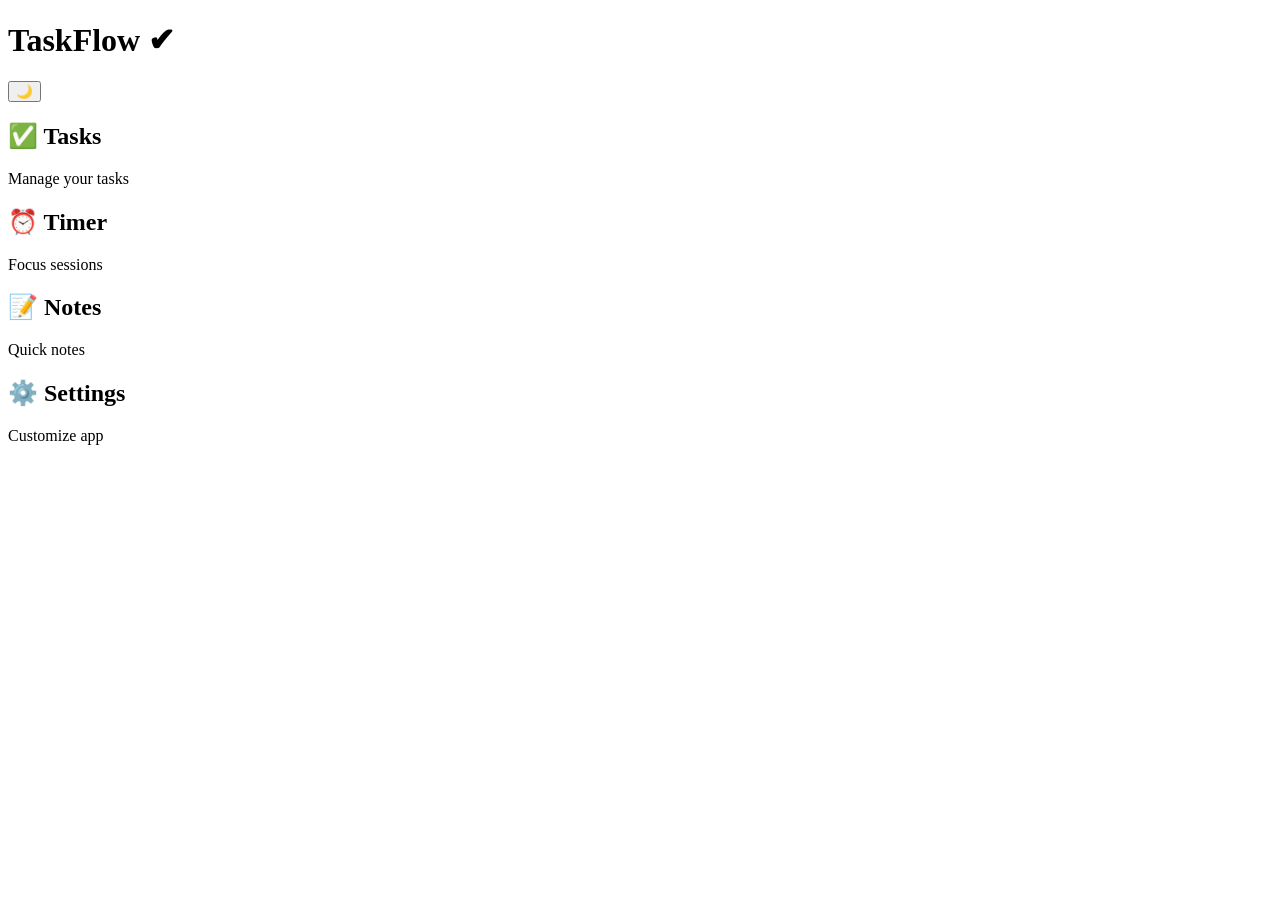
==== dashboard.html @ 123e2319 "added more files" ====
<!DOCTYPE html>
<html lang="en">
<head>
    <meta charset="UTF-8">
    <meta name="viewport" content="width=device-width, initial-scale=1.0">
    <title>DashBoard</title>
    <link rel="stylesheet" href="dashboard.css">
    <script src="dashboard.js"></script>
</head>
<body>

<header class="header"> 
    <h1 class="logo">TaskFlow ✔</h1> 
    <button id="theme">🌙</button>
</header> 

<!--Cards here goes-->
<main class="dashboard">

    <div class="card" id="tasks">
        <h2>✅ Tasks</h2>
        <p>Manage your tasks</p>
    </div>

    <div class="card" id="timer">
        <h2>⏰ Timer</h2>
        <p>Focus sessions</p>
    </div>

    <div class="card" id="notes">
        <h2>📝 Notes</h2>
        <p>Quick notes</p>
    </div>

    <div class="card" id="settings">
        <h2>⚙️ Settings</h2>
        <p>Customize app</p>
    </div>

</main>
</body>
</html>
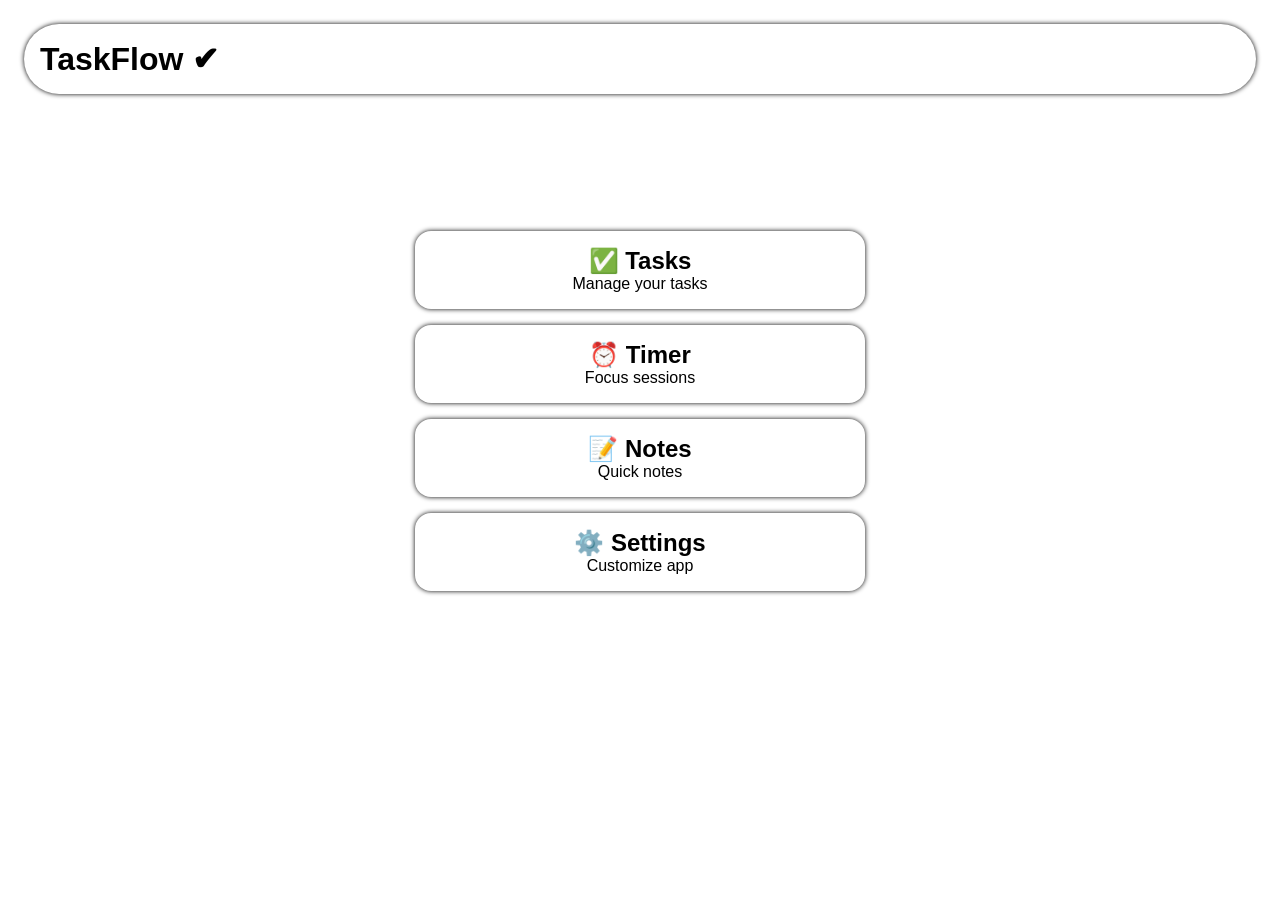
==== commit 6bc2ccd4: "adding features" ====
--- a/dashboard.html
+++ b/dashboard.html
@@ -4,20 +4,19 @@
     <meta charset="UTF-8">
     <meta name="viewport" content="width=device-width, initial-scale=1.0">
     <title>DashBoard</title>
-    <link rel="stylesheet" href="dashboard.css">
-    <script src="dashboard.js"></script>
+   <link rel="stylesheet" href="./pages/CSS/dashboard.css">
+   <script src="./pages/CSS/JAVASCRIPT/dashboard.js" defer></script>
 </head>
 <body>
 
 <header class="header"> 
     <h1 class="logo">TaskFlow ✔</h1> 
-    <button id="theme">🌙</button>
 </header> 
 
 <!--Cards here goes-->
 <main class="dashboard">
 
-    <div class="card" id="tasks">
+    <div class="card" id="taskflow">
         <h2>✅ Tasks</h2>
         <p>Manage your tasks</p>
     </div>
--- a/pages/CSS/dashboard.css
+++ b/pages/CSS/dashboard.css
@@ -0,0 +1,54 @@
+* {
+    margin: 0;
+    padding: 0;
+    box-sizing:border-box;
+}
+
+body {
+    font-family:'Segoe UI', Tahoma, Geneva, Verdana, sans-serif;
+}
+
+.header {
+    display: flex;
+    justify-content: space-between;
+    align-items: center;
+    margin: 1.5em;
+    padding: 1em;
+
+    background-color: transparent;
+    border-radius: 3em;
+    box-shadow: 0 0 5px black;
+}
+
+.dashboard {
+   min-height: 65vh;
+   display: grid;
+   grid-template-columns: repeat(1, 450px);
+   gap: 1em;
+
+
+   justify-content: center;
+   align-content: center;
+   
+}
+
+.card {
+    display: flex;
+    justify-content: center;
+    flex-direction: column;
+    align-items: center;
+
+    background-color: transparent;
+    box-shadow: 0 0 5px;
+    padding: 1em;
+    border-radius: 1em;
+
+    transition: 0.3s;
+    cursor: pointer;
+}
+
+.card:hover {
+    transform: translateY(-5px);
+    background-color: cadetblue;
+    color: white;
+}
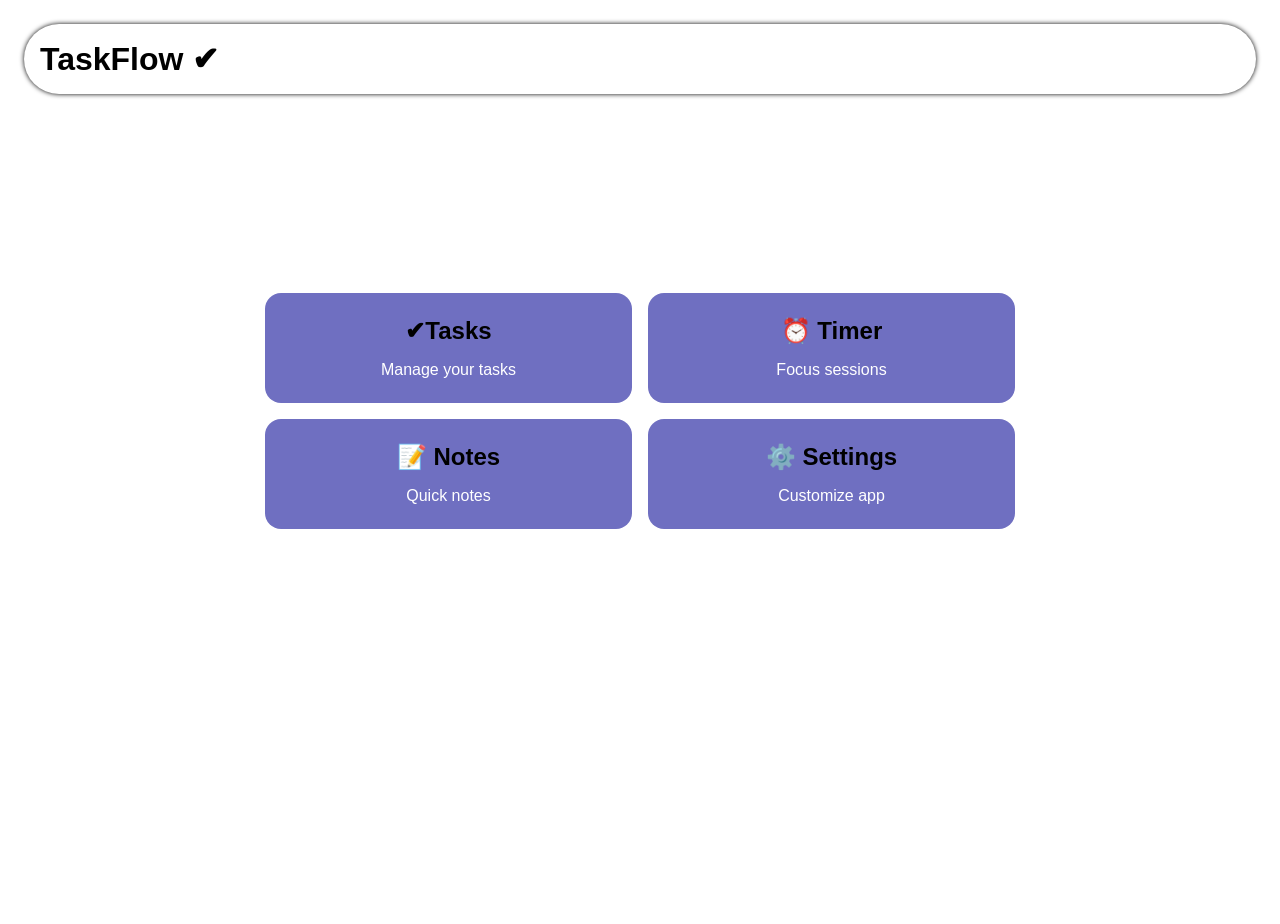
==== commit 5c8bc6fc: "added features" ====
--- a/dashboard.html
+++ b/dashboard.html
@@ -17,7 +17,7 @@
 <main class="dashboard">
 
     <div class="card" id="taskflow">
-        <h2>✅ Tasks</h2>
+        <h2>✔Tasks</h2>
         <p>Manage your tasks</p>
     </div>
 
--- a/pages/CSS/dashboard.css
+++ b/pages/CSS/dashboard.css
@@ -1,54 +1,96 @@
 * {
     margin: 0;
     padding: 0;
-    box-sizing:border-box;
+    box-sizing: border-box;
 }
 
 body {
-    font-family:'Segoe UI', Tahoma, Geneva, Verdana, sans-serif;
+    font-family: 'Segoe UI', Tahoma, Geneva, Verdana, sans-serif;
+    min-height: 100vh;
 }
+
+/* Header */
 
 .header {
     display: flex;
     justify-content: space-between;
     align-items: center;
+
     margin: 1.5em;
     padding: 1em;
 
-    background-color: transparent;
     border-radius: 3em;
     box-shadow: 0 0 5px black;
 }
 
+/* Dashboard */
+
 .dashboard {
-   min-height: 65vh;
-   display: grid;
-   grid-template-columns: repeat(1, 450px);
-   gap: 1em;
+    min-height: 65vh;
 
+    display: grid;
+    grid-template-columns: repeat(2, 1fr);
+    gap: 1em;
 
-   justify-content: center;
-   align-content: center;
-   
+    width: 90%;
+    max-width: 750px;
+
+    margin: auto;
+
+    justify-content: center;
+    align-content: center;
 }
 
+/* Cards */
+
 .card {
+    width: 100%;
+
     display: flex;
+    flex-direction: column;
     justify-content: center;
-    flex-direction: column;
     align-items: center;
 
-    background-color: transparent;
-    box-shadow: 0 0 5px;
-    padding: 1em;
+    padding: 1.5em;
+
     border-radius: 1em;
+    background-color:rgb(111, 111, 193);
 
+    cursor: pointer;
     transition: 0.3s;
-    cursor: pointer;
+}
+
+.card p {
+    margin-top: 1em;
+    color: white;
 }
 
 .card:hover {
     transform: translateY(-5px);
     background-color: cadetblue;
     color: white;
+}
+
+.card:hover p {
+    color: black;
+}
+
+/* Mobile */
+
+@media (max-width: 600px) {
+
+    .header {
+        margin: 1em;
+        padding: 0.8em;
+    }
+
+    .logo {
+        font-size: 1.4rem;
+    }
+
+    .dashboard {
+        width: 90%;
+        display: flex;
+        flex-direction: column;
+    }
 }
